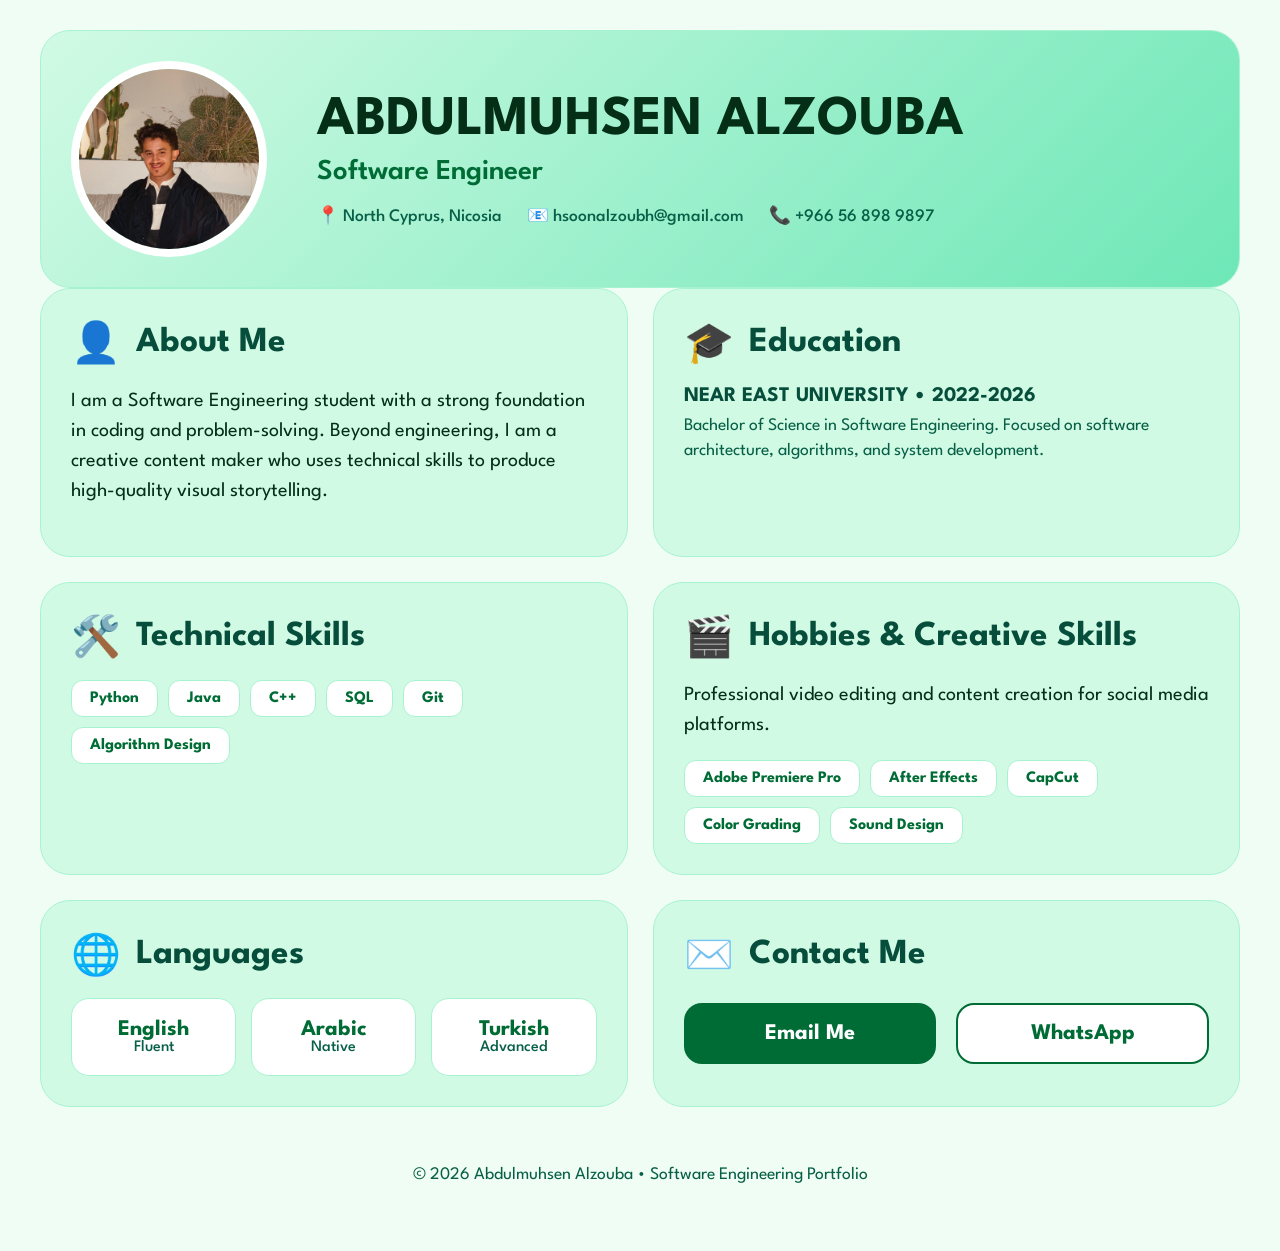
==== index.html @ 8af3c0b8 "Add files via upload" ====
<!DOCTYPE html>
<html lang="en">
<head>
    <meta charset="UTF-8">
    <meta name="viewport" content="width=device-width, initial-scale=1.0">
    <title>Abdulmuhsen Alzouba | Portfolio</title>
    <link rel="stylesheet" href="style.css">
    <link href="https://fonts.googleapis.com/css2?family=League+Spartan:wght@400;600;700&display=swap" rel="stylesheet">
</head>
<body>

    <div class="container">
        <header class="profile-card hero-card">
            <img src="hasoon.jpg" alt="Abdulmuhsen Alzouba" class="profile-pic">
            <div class="header-text">
                <h1>ABDULMUHSEN ALZOUBA</h1>
                <p class="subtitle">Software Engineer</p>
                <div class="contact-line">
                    <span>📍 North Cyprus, Nicosia</span>
                    <a href="https://mail.google.com/mail/?view=cm&fs=1&to=hsoonalzoubh@gmail.com" target="_blank" style="text-decoration: none; color: inherit;">📧 hsoonalzoubh@gmail.com</a>
                    <span>📞 +966 56 898 9897</span>
                </div>
            </div>
        </header>

        <main class="grid-layout">
            <section class="profile-card">
                <div class="card-header">
                    <span class="main-icon">👤</span>
                    <h2>About Me</h2>
                </div>
                <p class="huge-text">I am a Software Engineering student with a strong foundation in coding and problem-solving. Beyond engineering, I am a creative content maker who uses technical skills to produce high-quality visual storytelling.</p>
            </section>

            <section class="profile-card">
                <div class="card-header">
                    <span class="main-icon">🎓</span>
                    <h2>Education</h2>
                </div>
                <div class="edu-block">
                    <p class="edu-title">NEAR EAST UNIVERSITY • 2022-2026</p>
                    <p class="edu-subtext">Bachelor of Science in Software Engineering. Focused on software architecture, algorithms, and system development.</p>
                </div>
            </section>

            <section class="profile-card">
                <div class="card-header">
                    <span class="main-icon">🛠️</span>
                    <h2>Technical Skills</h2>
                </div>
                <div class="skills-flex">
                    <div class="skill-item">Python</div>
                    <div class="skill-item">Java</div>
                    <div class="skill-item">C++</div>
                    <div class="skill-item">SQL</div>
                    <div class="skill-item">Git</div>
                    <div class="skill-item">Algorithm Design</div>
                </div>
            </section>

            <section class="profile-card">
                <div class="card-header">
                    <span class="main-icon">🎬</span>
                    <h2>Hobbies & Creative Skills</h2>
                </div>
                <p class="huge-text" style="margin-bottom: 15px;">Professional video editing and content creation for social media platforms.</p>
                <div class="skills-flex">
                    <div class="skill-item">Adobe Premiere Pro</div>
                    <div class="skill-item">After Effects</div>
                    <div class="skill-item">CapCut</div>
                    <div class="skill-item">Color Grading</div>
                    <div class="skill-item">Sound Design</div>
                </div>
            </section>

            <section class="profile-card">
                <div class="card-header">
                    <span class="main-icon">🌐</span>
                    <h2>Languages</h2>
                </div>
                <div class="lang-container">
                    <div class="lang-chip"><p>English</p><span>Fluent</span></div>
                    <div class="lang-chip"><p>Arabic</p><span>Native</span></div>
                    <div class="lang-chip"><p>Turkish</p><span>Advanced</span></div>
                </div>
            </section>

            <section class="profile-card contact-card">
                <div class="card-header">
                    <span class="main-icon">✉️</span>
                    <h2>Contact Me</h2>
                </div>
                <div class="action-buttons">
                    <a href="https://mail.google.com/mail/?view=cm&fs=1&to=hsoonalzoubh@gmail.com" target="_blank" class="btn email-btn">Email Me</a>
                    <a href="https://wa.me/966568989897" target="_blank" class="btn wa-btn">WhatsApp</a>
                </div>
            </section>
        </main>

        <footer>
            <p>© 2026 Abdulmuhsen Alzouba • Software Engineering Portfolio</p>
        </footer>
    </div>

</body>
</html>
---- style.css ----
/* ОБЩИЙ СТИЛЬ */
body {
    font-family: 'League Spartan', sans-serif;
    background-color: #f0fdf4; /* Очень светло-зеленый фон страницы */
    color: #052e16; /* Очень темно-зеленый текст для читаемости */
    margin: 0;
    display: flex;
    justify-content: center;
}

.container {
    width: 95%;
    max-width: 1200px;
    padding: 30px 0;
}

/* КАРТОЧКИ (ФОН ИЗМЕНЕН НА ЗЕЛЕНОВАТЫЙ) */
.profile-card {
    background: #d1fae5; /* Светло-зеленый фон карточек */
    padding: 30px;
    border-radius: 30px;
    border: 1px solid #a7f3d0; /* Чуть более темная рамка */
    transition: all 0.4s cubic-bezier(0.175, 0.885, 0.32, 1.275);
}

.profile-card:hover {
    transform: translateY(-8px) scale(1.01);
    box-shadow: 0 20px 40px rgba(0, 108, 53, 0.15); /* Зеленая тень */
    background: #a7f3d0; /* Темнеет при наведении */
}

/* СЕТКА */
.grid-layout {
    display: grid;
    grid-template-columns: 1fr 1fr;
    gap: 25px;
}

/* HEADER (ГРАДИЕНТ ИЗМЕНЕН) */
.hero-card {
    grid-column: span 2;
    display: flex;
    align-items: center;
    gap: 50px;
    /* Градиент от светло-зеленого к более насыщенному */
    background: linear-gradient(135deg, #d1fae5 0%, #6ee7b7 100%);
}

.profile-pic {
    width: 180px; 
    height: 180px;
    border-radius: 50%;
    border: 8px solid #ffffff;
    object-fit: cover;
}

/* ШРИФТЫ И ЦВЕТА АКЦЕНТОВ */
h1 { font-size: 3.5rem; margin: 0; font-weight: 700; line-height: 1; color: #052e16; text-transform: uppercase; }
.subtitle { font-size: 1.8rem; color: #006C35; margin: 10px 0; font-weight: 600; } /* Саудовский зеленый */
h2 { font-size: 2.2rem; margin: 0; font-weight: 700; color: #064e3b; }

.contact-line { display: flex; gap: 25px; font-size: 1.1rem; color: #065f46; margin-top: 20px; font-weight: 500; }

/* ТЕКСТ В КАРТОЧКАХ */
.huge-text { font-size: 1.25rem; line-height: 1.5; font-weight: 400; color: #052e16; }

/* НАВЫКИ (TAGS) */
.skills-flex { display: flex; flex-wrap: wrap; gap: 10px; margin-top: 20px; }
.skill-item {
    background: #ffffff;
    padding: 10px 18px;
    border-radius: 12px;
    font-size: 1rem;
    font-weight: 700;
    color: #006C35; /* Зеленый текст */
    border: 1px solid #a7f3d0;
    transition: 0.3s;
}
.skill-item:hover { background: #006C35; color: white; transform: scale(1.1); }

/* ЯЗЫКИ (CHIPS) */
.lang-container { display: flex; gap: 15px; margin-top: 20px; }
.lang-chip {
    flex: 1;
    background: #ffffff;
    padding: 20px;
    text-align: center;
    border-radius: 18px;
    border: 1px solid #a7f3d0;
}
.lang-chip p { font-size: 1.4rem; font-weight: 700; margin: 0; color: #006C35; }
.lang-chip span { font-size: 1rem; color: #065f46; font-weight: 500; }

/* КНОПКИ (ЦВЕТА ИЗМЕНЕНЫ) */
.action-buttons { display: flex; gap: 20px; margin-top: 25px; }
.btn {
    flex: 1;
    padding: 18px;
    text-align: center;
    text-decoration: none;
    border-radius: 18px;
    font-size: 1.4rem;
    font-weight: 700;
    transition: 0.3s;
    border: 2px solid transparent;
}

/* Саудовский зеленый для первой кнопки */
.email-btn { background: #006C35; color: white; }
/* Белая кнопка с зеленой рамкой для второй */
.wa-btn { background: #ffffff; color: #006C35; border-color: #006C35; }

.btn:hover { transform: scale(1.05); filter: brightness(1.1); }
.wa-btn:hover { background: #006C35; color: white; }

/* ДЕТАЛИ ОБРАЗОВАНИЯ/ОПЫТА */
.edu-block { margin-top: 15px; }
.edu-title { font-size: 1.3rem; font-weight: 700; margin: 0; color: #064e3b; text-transform: uppercase; }
.edu-subtext { font-size: 1.1rem; color: #065f46; margin-top: 8px; line-height: 1.4; }
.edu-separator { height: 2px; background: #a7f3d0; margin: 20px 0; }

.card-header { display: flex; align-items: center; gap: 15px; margin-bottom: 20px; }
.main-icon { font-size: 2.5rem; }

footer { text-align: center; margin-top: 60px; font-size: 1.1rem; color: #065f46; padding-bottom: 20px; }

/* МОБИЛЬНАЯ ВЕРСИЯ */
@media (max-width: 1200px) {
    h1 { font-size: 2.8rem; }
    .hero-card { gap: 30px; }
    .profile-pic { width: 150px; height: 150px; }
    .lang-container { flex-direction: column; }
}
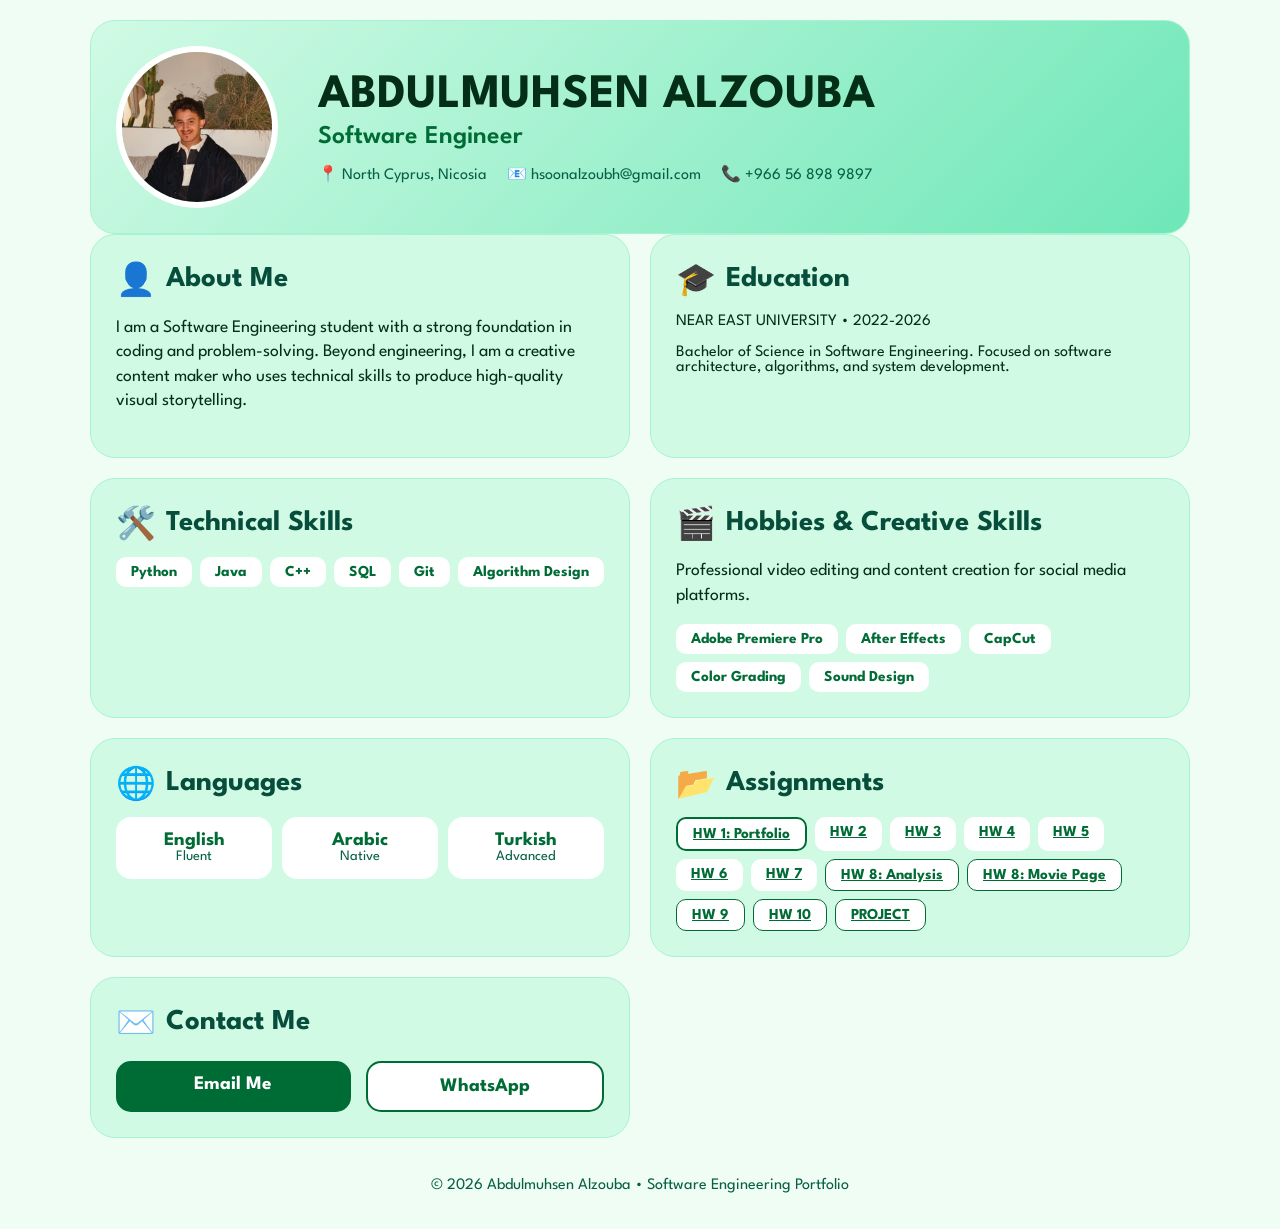
==== commit 703cfcc8: "Add files via upload" ====
--- a/index.html
+++ b/index.html
@@ -85,6 +85,27 @@
                 </div>
             </section>
 
+            <section class="profile-card">
+                <div class="card-header">
+                    <span class="main-icon">📂</span>
+                    <h2>Assignments</h2>
+                </div>
+                <div class="skills-flex">
+                    <a href="https://hasoon-alzouba-aii006.vercel.app/" target="_blank" class="skill-item" style="border: 2px solid #006C35;">HW 1: Portfolio</a>
+                    <a href="ABDULMUHSEN ALZOUBA - HW2.pdf" target="_blank" class="skill-item">HW 2</a>
+                    <a href="ABDULMUHSEN ALZOUBA - HW3.pdf" target="_blank" class="skill-item">HW 3</a>
+                    <a href="ABDULMUHSEN ALZOUBA - HW4.pdf" target="_blank" class="skill-item">HW 4</a>
+                    <a href="ABDULMUHSEN ALZOUBA - HW5.pdf" target="_blank" class="skill-item">HW 5</a>
+                    <a href="ABDULMUHSEN ALZOUBA - HW6.pdf" target="_blank" class="skill-item">HW 6</a>
+                    <a href="ABDULMUHSEN ALZOUBA - HW7.pdf" target="_blank" class="skill-item">HW 7</a>
+                    <a href="Analysis.html" target="_blank" class="skill-item" style="background-color: #ffffff; border: 1px solid #006C35;">HW 8: Analysis</a>
+                    <a href="Movie8.html" target="_blank" class="skill-item" style="background-color: #ffffff; border: 1px solid #006C35;">HW 8: Movie Page</a>
+                    <a href="Form9.html" target="_blank" class="skill-item" style="background-color: #ffffff; border: 1px solid #006C35;">HW 9</a>
+                    <a href="hw10.html" target="_blank" class="skill-item" style="background-color: #ffffff; border: 1px solid #006C35;">HW 10</a>
+                    <a href="myproject.html" target="_blank" class="skill-item" style="background-color: #ffffff; border: 1px solid #006C35;">PROJECT</a>
+                </div>
+            </section>
+
             <section class="profile-card contact-card">
                 <div class="card-header">
                     <span class="main-icon">✉️</span>
@@ -101,6 +122,5 @@
             <p>© 2026 Abdulmuhsen Alzouba • Software Engineering Portfolio</p>
         </footer>
     </div>
-
 </body>
 </html>
--- a/style.css
+++ b/style.css
@@ -1,133 +1,297 @@
-/* ОБЩИЙ СТИЛЬ */
 body {
+
     font-family: 'League Spartan', sans-serif;
-    background-color: #f0fdf4; /* Очень светло-зеленый фон страницы */
-    color: #052e16; /* Очень темно-зеленый текст для читаемости */
+
+    background-color: #f0fdf4;
+
+    color: #052e16;
+
     margin: 0;
+
     display: flex;
+
     justify-content: center;
-}
+
+}
+
+
 
 .container {
+
     width: 95%;
-    max-width: 1200px;
-    padding: 30px 0;
-}
-
-/* КАРТОЧКИ (ФОН ИЗМЕНЕН НА ЗЕЛЕНОВАТЫЙ) */
+
+    max-width: 1100px; /* Сделали чуть уже для лучшего вида на ноуте */
+
+    padding: 20px 0;
+
+}
+
+
+
+/* КАРТОЧКИ */
+
 .profile-card {
-    background: #d1fae5; /* Светло-зеленый фон карточек */
-    padding: 30px;
-    border-radius: 30px;
-    border: 1px solid #a7f3d0; /* Чуть более темная рамка */
-    transition: all 0.4s cubic-bezier(0.175, 0.885, 0.32, 1.275);
-}
+
+    background: #d1fae5;
+
+    padding: 25px; /* Уменьшено для компактности */
+
+    border-radius: 25px;
+
+    border: 1px solid #a7f3d0;
+
+    transition: all 0.3s ease;
+
+}
+
+
 
 .profile-card:hover {
-    transform: translateY(-8px) scale(1.01);
-    box-shadow: 0 20px 40px rgba(0, 108, 53, 0.15); /* Зеленая тень */
-    background: #a7f3d0; /* Темнеет при наведении */
-}
-
-/* СЕТКА */
+
+    transform: translateY(-5px);
+
+    box-shadow: 0 15px 30px rgba(0, 108, 53, 0.1);
+
+}
+
+
+
+/* СЕТКА (ДЛЯ КОМПЬЮТЕРА) */
+
 .grid-layout {
+
     display: grid;
+
     grid-template-columns: 1fr 1fr;
-    gap: 25px;
-}
-
-/* HEADER (ГРАДИЕНТ ИЗМЕНЕН) */
+
+    gap: 20px;
+
+}
+
+
+
+/* ШАПКА */
+
 .hero-card {
+
     grid-column: span 2;
+
     display: flex;
+
     align-items: center;
-    gap: 50px;
-    /* Градиент от светло-зеленого к более насыщенному */
+
+    gap: 40px;
+
     background: linear-gradient(135deg, #d1fae5 0%, #6ee7b7 100%);
-}
+
+}
+
+
 
 .profile-pic {
-    width: 180px; 
-    height: 180px;
+
+    width: 150px; /* Оптимальный размер для ноута */
+
+    height: 150px;
+
     border-radius: 50%;
-    border: 8px solid #ffffff;
+
+    border: 6px solid #ffffff;
+
     object-fit: cover;
-}
-
-/* ШРИФТЫ И ЦВЕТА АКЦЕНТОВ */
-h1 { font-size: 3.5rem; margin: 0; font-weight: 700; line-height: 1; color: #052e16; text-transform: uppercase; }
-.subtitle { font-size: 1.8rem; color: #006C35; margin: 10px 0; font-weight: 600; } /* Саудовский зеленый */
-h2 { font-size: 2.2rem; margin: 0; font-weight: 700; color: #064e3b; }
-
-.contact-line { display: flex; gap: 25px; font-size: 1.1rem; color: #065f46; margin-top: 20px; font-weight: 500; }
-
-/* ТЕКСТ В КАРТОЧКАХ */
-.huge-text { font-size: 1.25rem; line-height: 1.5; font-weight: 400; color: #052e16; }
-
-/* НАВЫКИ (TAGS) */
-.skills-flex { display: flex; flex-wrap: wrap; gap: 10px; margin-top: 20px; }
+
+}
+
+
+
+h1 { font-size: 3rem; margin: 0; line-height: 1; color: #052e16; }
+
+.subtitle { font-size: 1.6rem; color: #006C35; margin: 5px 0; font-weight: 600; }
+
+h2 { font-size: 1.8rem; margin: 0; color: #064e3b; }
+
+
+
+.contact-line { display: flex; gap: 20px; font-size: 1rem; color: #065f46; margin-top: 15px; }
+
+
+
+/* ТЕКСТ */
+
+.huge-text { font-size: 1.1rem; line-height: 1.4; color: #052e16; }
+
+
+
+/* НАВЫКИ */
+
+.skills-flex { display: flex; flex-wrap: wrap; gap: 8px; margin-top: 15px; }
+
 .skill-item {
+
     background: #ffffff;
-    padding: 10px 18px;
-    border-radius: 12px;
-    font-size: 1rem;
+
+    padding: 8px 15px;
+
+    border-radius: 10px;
+
+    font-size: 0.95rem;
+
     font-weight: 700;
-    color: #006C35; /* Зеленый текст */
-    border: 1px solid #a7f3d0;
+
+    color: #006C35;
+
+}
+
+
+
+/* ЯЗЫКИ */
+
+.lang-container { display: flex; gap: 10px; margin-top: 15px; }
+
+.lang-chip {
+
+    flex: 1;
+
+    background: #ffffff;
+
+    padding: 15px;
+
+    text-align: center;
+
+    border-radius: 15px;
+
+}
+
+.lang-chip p { font-size: 1.2rem; font-weight: 700; margin: 0; color: #006C35; }
+
+.lang-chip span { font-size: 0.9rem; color: #065f46; }
+
+
+
+/* КНОПКИ */
+
+.action-buttons { display: flex; gap: 15px; margin-top: 20px; }
+
+.btn {
+
+    flex: 1;
+
+    padding: 15px;
+
+    text-align: center;
+
+    text-decoration: none;
+
+    border-radius: 15px;
+
+    font-size: 1.2rem;
+
+    font-weight: 700;
+
     transition: 0.3s;
-}
-.skill-item:hover { background: #006C35; color: white; transform: scale(1.1); }
-
-/* ЯЗЫКИ (CHIPS) */
-.lang-container { display: flex; gap: 15px; margin-top: 20px; }
-.lang-chip {
-    flex: 1;
-    background: #ffffff;
-    padding: 20px;
-    text-align: center;
-    border-radius: 18px;
-    border: 1px solid #a7f3d0;
-}
-.lang-chip p { font-size: 1.4rem; font-weight: 700; margin: 0; color: #006C35; }
-.lang-chip span { font-size: 1rem; color: #065f46; font-weight: 500; }
-
-/* КНОПКИ (ЦВЕТА ИЗМЕНЕНЫ) */
-.action-buttons { display: flex; gap: 20px; margin-top: 25px; }
-.btn {
-    flex: 1;
-    padding: 18px;
-    text-align: center;
-    text-decoration: none;
-    border-radius: 18px;
-    font-size: 1.4rem;
-    font-weight: 700;
-    transition: 0.3s;
-    border: 2px solid transparent;
-}
-
-/* Саудовский зеленый для первой кнопки */
+
+}
+
 .email-btn { background: #006C35; color: white; }
-/* Белая кнопка с зеленой рамкой для второй */
-.wa-btn { background: #ffffff; color: #006C35; border-color: #006C35; }
-
-.btn:hover { transform: scale(1.05); filter: brightness(1.1); }
-.wa-btn:hover { background: #006C35; color: white; }
-
-/* ДЕТАЛИ ОБРАЗОВАНИЯ/ОПЫТА */
-.edu-block { margin-top: 15px; }
-.edu-title { font-size: 1.3rem; font-weight: 700; margin: 0; color: #064e3b; text-transform: uppercase; }
-.edu-subtext { font-size: 1.1rem; color: #065f46; margin-top: 8px; line-height: 1.4; }
-.edu-separator { height: 2px; background: #a7f3d0; margin: 20px 0; }
-
-.card-header { display: flex; align-items: center; gap: 15px; margin-bottom: 20px; }
-.main-icon { font-size: 2.5rem; }
-
-footer { text-align: center; margin-top: 60px; font-size: 1.1rem; color: #065f46; padding-bottom: 20px; }
-
-/* МОБИЛЬНАЯ ВЕРСИЯ */
-@media (max-width: 1200px) {
-    h1 { font-size: 2.8rem; }
-    .hero-card { gap: 30px; }
-    .profile-pic { width: 150px; height: 150px; }
-    .lang-container { flex-direction: column; }
-}+
+.wa-btn { background: #ffffff; color: #006C35; border: 2px solid #006C35; }
+
+
+
+/* МОБИЛЬНАЯ ВЕРСИЯ (ДЛЯ ТЕЛЕФОНОВ) */
+
+@media (max-width: 768px) {
+
+    .container { width: 92%; }
+
+   
+
+    .grid-layout {
+
+        display: flex;
+
+        flex-direction: column;
+
+        gap: 15px;
+
+    }
+
+
+
+    .hero-card {
+
+        flex-direction: column;
+
+        text-align: center;
+
+        padding: 30px 20px;
+
+    }
+
+
+
+    .profile-pic {
+
+        width: 130px;
+
+        height: 130px;
+
+    }
+
+
+
+    h1 { font-size: 2.2rem; }
+
+    .subtitle { font-size: 1.3rem; }
+
+   
+
+    .contact-line {
+
+        flex-direction: column;
+
+        align-items: center;
+
+        gap: 8px;
+
+    }
+
+
+
+    .action-buttons {
+
+        flex-direction: column;
+
+    }
+
+
+
+    .skills-flex {
+
+        justify-content: center;
+
+    }
+
+
+
+    .lang-container {
+
+        display: grid;
+
+        grid-template-columns: 1fr 1fr;
+
+    }
+
+
+
+    footer { margin-top: 30px; font-size: 0.9rem; }
+
+}
+
+
+
+.card-header { display: flex; align-items: center; gap: 10px; margin-bottom: 15px; }
+
+.main-icon { font-size: 2rem; }
+
+footer { text-align: center; margin-top: 40px; color: #065f46; }
